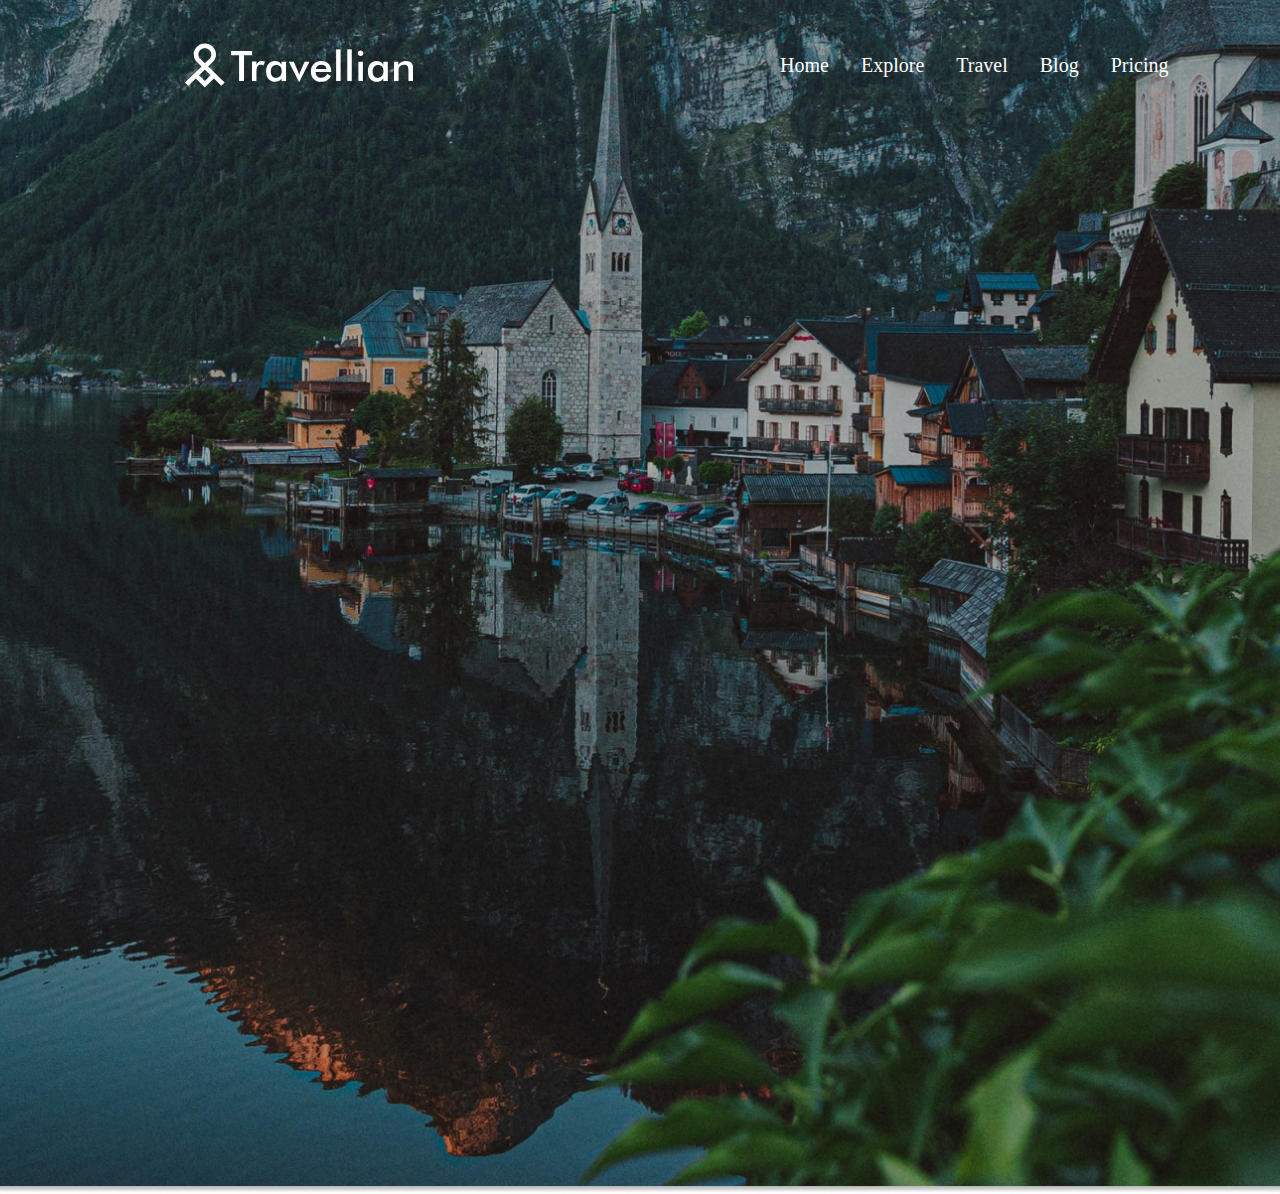
==== index.html @ f582d284 "made 1 screen" ====
<!DOCTYPE html>
<html lang="en">

<head>
    <meta charset="UTF-8">
    <meta name="viewport" content="width=device-width, initial-scale=1.0">
    <title>Travellian</title>
    <link rel="stylesheet" href="./css/index.css">
</head>

<body class="body">
    <div class="page">
        <header class="header">
            <!-- <div class="logo"></div> -->
            <img class="logo header__logo" src="./img/Logo.svg" alt="logo">
            <ul class="menu">
                <li>Home</li>
                <li>Explore</li>
                <li>Travel</li>
                <li>Blog</li>
                <li>Pricing</li>
            </ul>
            <div classs="header__buttons">
                <button class="header__button header__button-login">Login</button>
                <button class="header__button">Sign up</button>
            </div>
        </header>
        <!-- <img class="header__img" src="./img/Hero Section.png" alt="фоон"> -->
        <div class="header__img"></div>
        <main class="content">
            <section class="border"></section>
        </main>
    </div>
</body>

</html>
---- css/index.css ----
.header {
  width: 1920px;
  display: -webkit-box;
  display: -ms-flexbox;
  display: flex;
  -webkit-box-pack: justify;
      -ms-flex-pack: justify;
          justify-content: space-between;
  -webkit-box-align: center;
      -ms-flex-align: center;
          align-items: center;
  padding: 32px 182px;
  -webkit-box-sizing: border-box;
          box-sizing: border-box;
  position: absolute;
  z-index: 1;
  left: 0;
  right: 0;
  margin: 0 auto;
}

.logo {
  width: 234px;
  height: 45.608px;
}

.header__img {
  background-image: url(../../../../img/fone.png);
  background-size: cover;
  background-position: center;
  height: 1194px;
}

.menu {
  display: -webkit-box;
  display: -ms-flexbox;
  display: flex;
  list-style: none;
  color: #FFF;
  font-family: Rubik;
  font-size: 20px;
  font-style: normal;
  font-weight: 500;
  line-height: normal;
  gap: 32px;
}

.body {
  margin: 0 auto;
}

.header__button {
  padding: 20px 32px;
  -webkit-box-pack: center;
      -ms-flex-pack: center;
          justify-content: center;
  -webkit-box-align: center;
      -ms-flex-align: center;
          align-items: center;
  color: #FFF;
  font-family: Rubik;
  font-size: 20px;
  font-style: normal;
  font-weight: 400;
  line-height: normal;
  border-radius: 12px;
  background: #FF7757;
  cursor: pointer;
}

.header__button-login {
  background-color: Transparent;
  background-repeat: no-repeat;
  border: none;
  overflow: hidden;
}
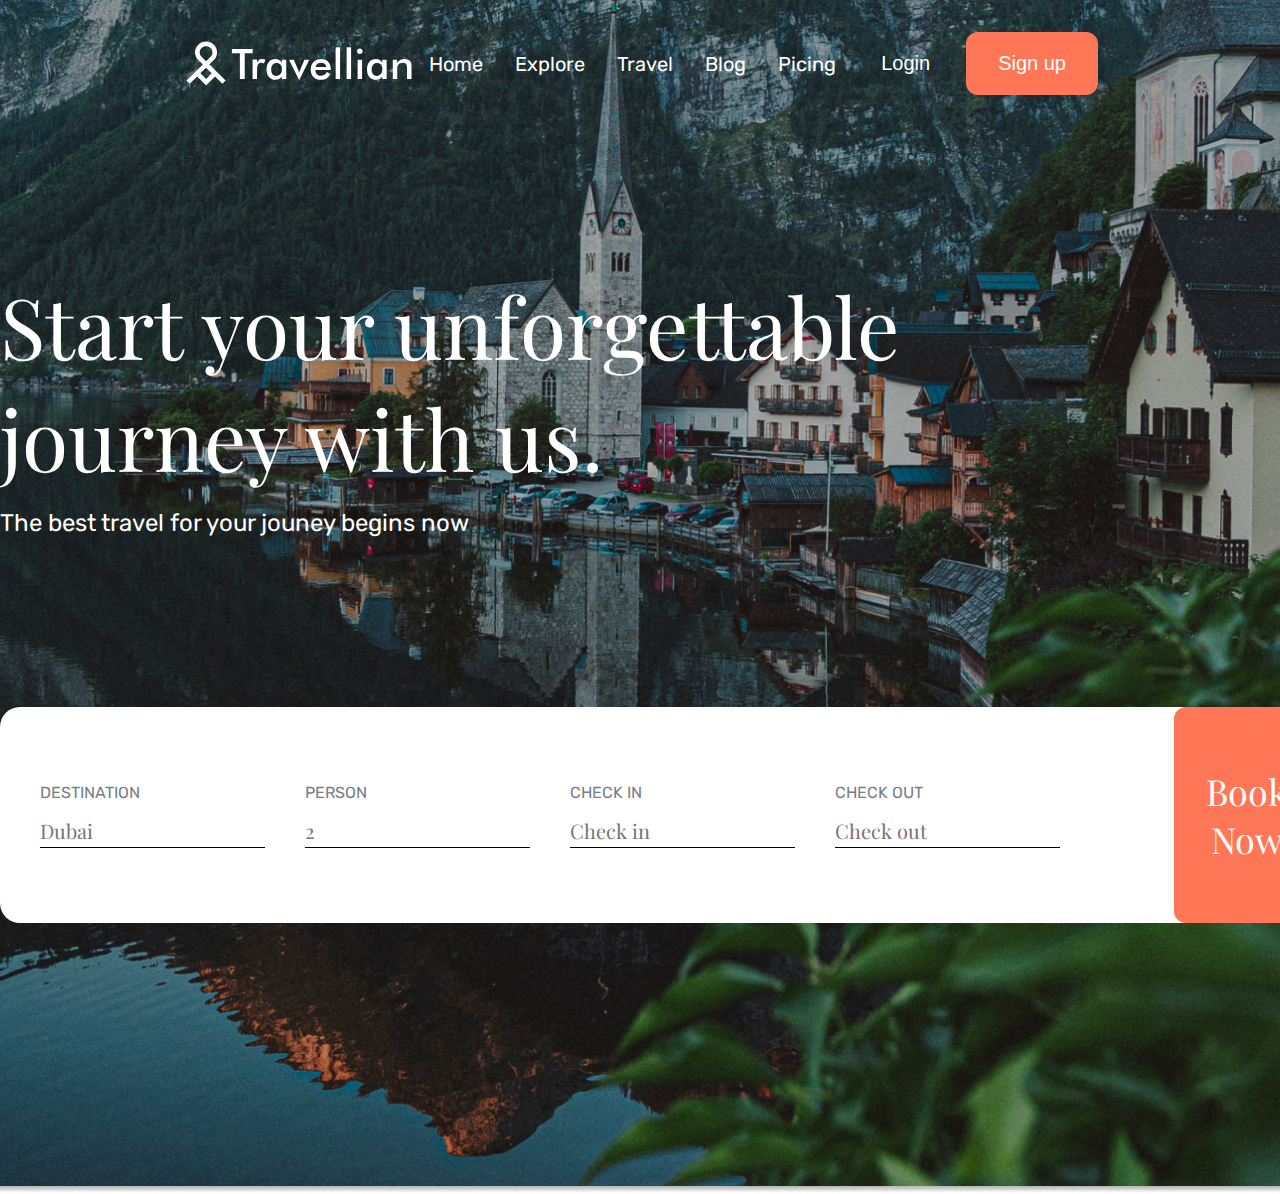
==== commit 27674bf4: "add header, form, a:hover" ====
--- a/index.html
+++ b/index.html
@@ -6,31 +6,76 @@
     <meta name="viewport" content="width=device-width, initial-scale=1.0">
     <title>Travellian</title>
     <link rel="stylesheet" href="./css/index.css">
-</head>
+    <link rel="preconnect" href="https://fonts.googleapis.com">
+    <link rel="preconnect" href="https://fonts.gstatic.com" crossorigin>
+    <link href="https://fonts.googleapis.com/css2?family=Playfair+Display:wght@400;500&family=Rubik:wght@400;500&display=swap"
+        rel="stylesheet">
 
-<body class="body">
-    <div class="page">
-        <header class="header">
-            <!-- <div class="logo"></div> -->
-            <img class="logo header__logo" src="./img/Logo.svg" alt="logo">
-            <ul class="menu">
-                <li>Home</li>
-                <li>Explore</li>
-                <li>Travel</li>
-                <li>Blog</li>
-                <li>Pricing</li>
-            </ul>
-            <div classs="header__buttons">
-                <button class="header__button header__button-login">Login</button>
-                <button class="header__button">Sign up</button>
+<body>
+
+    <nav class="nav">
+        <div class="container">
+            <div class="nav__row">
+                <img class="logo" src="./img/Logo.svg" alt="Logo">
+
+                <div class="navigation-list">
+                    <ul>
+                        <li><a href="#">Home</a></li>
+                        <li><a href="#">Explore</a></li>
+                        <li><a href="#">Travel</a></li>
+                        <li><a href="#">Blog</a></li>
+                        <li><a href="#">Picing</a></li>
+                    </ul>
+                </div>
+                <div>
+                    <button class="button button-login">Login</button>
+                    <button class="button">Sign up</button>
+                </div>
             </div>
-        </header>
-        <!-- <img class="header__img" src="./img/Hero Section.png" alt="фоон"> -->
-        <div class="header__img"></div>
-        <main class="content">
-            <section class="border"></section>
-        </main>
-    </div>
+        </div>
+    </nav>
+
+    <header class="header">
+        <div class="header--img"></div>
+        <div class="container">
+            <h1 class="header__title">Start your unforgettable
+                journey with us.</h1>
+            <p class="header__subtitle">The best travel for your jouney begins now</p>
+            <div class="form">
+                    <label class="form__label">
+                        <div class="form-colums">
+        
+                            <form class="form-colum">
+                                <h2 class="form__title">DESTINATION</h2>
+                                <input class="form-input" type="text" placeholder="Dubai">
+                            </form>
+        
+                            <form class="form-colum">
+                                <h2 class="form__title">PERSON</h2>
+                                <input class="form-input" type="text" placeholder="2">
+                            </form>
+        
+                            <form class="form-colum">
+                                <h2 class="form__title">CHECK IN</h2>
+                                <input class="form-input" type="text" placeholder="Check in">
+                            </form>
+        
+                            <form class="form-colum">
+                                <h2 class="form__title">CHECK OUT</h2>
+                                <input class="form-input" type="text" placeholder="Check out">
+                            </form>
+                        </div>
+                    </label>
+    
+                <button class="button button__form">
+                    <i class="button-icon"></i>
+                    Book<br> Now
+                </button>
+    
+        </div>
+        </div>
+    </header>
+
 </body>
 
 </html>--- a/css/index.css
+++ b/css/index.css
@@ -1,5 +1,53 @@
-.header {
-  width: 1920px;
+* {
+  -webkit-box-sizing: border-box;
+          box-sizing: border-box;
+  margin: 0;
+  padding: 0;
+}
+
+ul {
+  list-style: none;
+}
+
+a {
+  text-decoration: none;
+}
+
+h1, h2, h3, h4, h5, h6 {
+  font-family: "Playfair Display", serif;
+}
+
+p {
+  font-size: 24px;
+}
+
+button {
+  border: none;
+  cursor: pointer;
+}
+
+body {
+  font-family: "Rubik", sans-serif;
+}
+
+.container {
+  max-width: 1556px;
+  margin-left: auto;
+  margin-right: auto;
+}
+
+.logo {
+  width: 234px;
+  height: 45px;
+}
+
+.nav {
+  padding: 32px 182px;
+  position: relative;
+  z-index: 2;
+}
+
+.nav__row {
   display: -webkit-box;
   display: -ms-flexbox;
   display: flex;
@@ -9,47 +57,63 @@
   -webkit-box-align: center;
       -ms-flex-align: center;
           align-items: center;
-  padding: 32px 182px;
-  -webkit-box-sizing: border-box;
-          box-sizing: border-box;
-  position: absolute;
-  z-index: 1;
-  left: 0;
-  right: 0;
-  margin: 0 auto;
-}
-
-.logo {
-  width: 234px;
-  height: 45.608px;
-}
-
-.header__img {
-  background-image: url(../../../../img/fone.png);
+}
+
+.navigation-list ul {
+  display: -webkit-box;
+  display: -ms-flexbox;
+  display: flex;
+  -webkit-box-pack: center;
+      -ms-flex-pack: center;
+          justify-content: center;
+}
+.navigation-list li:not(:last-child) {
+  margin-right: 32px;
+}
+.navigation-list a {
+  color: #fff;
+  font-style: normal;
+  font-weight: 400;
+  line-height: normal;
+  font-size: 20px;
+}
+.navigation-list a:hover {
+  text-decoration: underline;
+  font-weight: 500;
+  color: #FF7757;
+}
+
+.header {
+  width: 100%;
+}
+
+.header--img {
+  height: 1194px;
+  width: 100%;
+  background-image: url(../img/fone.png);
   background-size: cover;
   background-position: center;
-  height: 1194px;
-}
-
-.menu {
-  display: -webkit-box;
-  display: -ms-flexbox;
-  display: flex;
-  list-style: none;
-  color: #FFF;
-  font-family: Rubik;
-  font-size: 20px;
-  font-style: normal;
-  font-weight: 500;
-  line-height: normal;
-  gap: 32px;
-}
-
-.body {
-  margin: 0 auto;
-}
-
-.header__button {
+  position: absolute;
+  top: 0;
+  left: 0;
+}
+
+.header__title {
+  position: relative;
+  color: #fff;
+  font-size: 84px;
+  font-weight: 400;
+  width: 900px;
+  margin-top: 142px;
+}
+
+.header__subtitle {
+  position: relative;
+  color: #fff;
+  margin-top: 16px;
+}
+
+.button {
   padding: 20px 32px;
   -webkit-box-pack: center;
       -ms-flex-pack: center;
@@ -58,19 +122,111 @@
       -ms-flex-align: center;
           align-items: center;
   color: #FFF;
-  font-family: Rubik;
   font-size: 20px;
   font-style: normal;
   font-weight: 400;
   line-height: normal;
   border-radius: 12px;
   background: #FF7757;
-  cursor: pointer;
-}
-
-.header__button-login {
+}
+.button:hover {
+  background: #fa7050;
+}
+
+.button-login {
   background-color: Transparent;
   background-repeat: no-repeat;
+  overflow: hidden;
+}
+.button-login:hover {
+  background: none;
+  color: #FF7757;
+}
+
+.button__form {
+  font-family: Playfair Display;
+  font-size: 36px;
+  font-style: normal;
+  font-weight: 400;
+  line-height: normal;
+  background-image: url(../../img/Arrow\ 1.svg);
+  background-repeat: no-repeat;
+  background-position: right;
+}
+
+.form {
+  position: relative;
+  display: -webkit-box;
+  display: -ms-flexbox;
+  display: flex;
+  -webkit-box-pack: justify;
+      -ms-flex-pack: justify;
+          justify-content: space-between;
+  margin-top: 170px;
+  padding-left: 40px;
+  width: 1320px;
+  height: 216px;
+  background-color: #fff;
+  border-radius: 20px;
+}
+
+.form__label {
+  display: -webkit-box;
+  display: -ms-flexbox;
+  display: flex;
+  -webkit-box-align: center;
+      -ms-flex-align: center;
+          align-items: center;
+}
+
+.form-colums {
+  position: relative;
+  display: -webkit-box;
+  display: -ms-flexbox;
+  display: flex;
+  gap: 40px;
+  width: 1021px;
+  height: 68px;
+}
+
+.form-colum {
+  width: 225px;
+  display: -webkit-box;
+  display: -ms-flexbox;
+  display: flex;
+  -webkit-box-orient: vertical;
+  -webkit-box-direction: normal;
+      -ms-flex-direction: column;
+          flex-direction: column;
+  -webkit-box-pack: center;
+      -ms-flex-pack: center;
+          justify-content: center;
+  -webkit-box-align: start;
+      -ms-flex-align: start;
+          align-items: flex-start;
+  gap: 12px;
+}
+
+.form__title {
+  color: #767E86;
+  font-family: Rubik;
+  font-size: 16px;
+  font-style: normal;
+  font-weight: 400;
+  line-height: normal;
+  text-transform: uppercase;
+}
+
+.form-input {
+  width: 225px;
+  height: 34px;
+  outline: none;
   border: none;
-  overflow: hidden;
+  border-bottom: 1px solid #000;
+  color: #172432;
+  font-family: Playfair Display;
+  font-size: 20px;
+  font-style: normal;
+  font-weight: 400;
+  line-height: normal;
 }